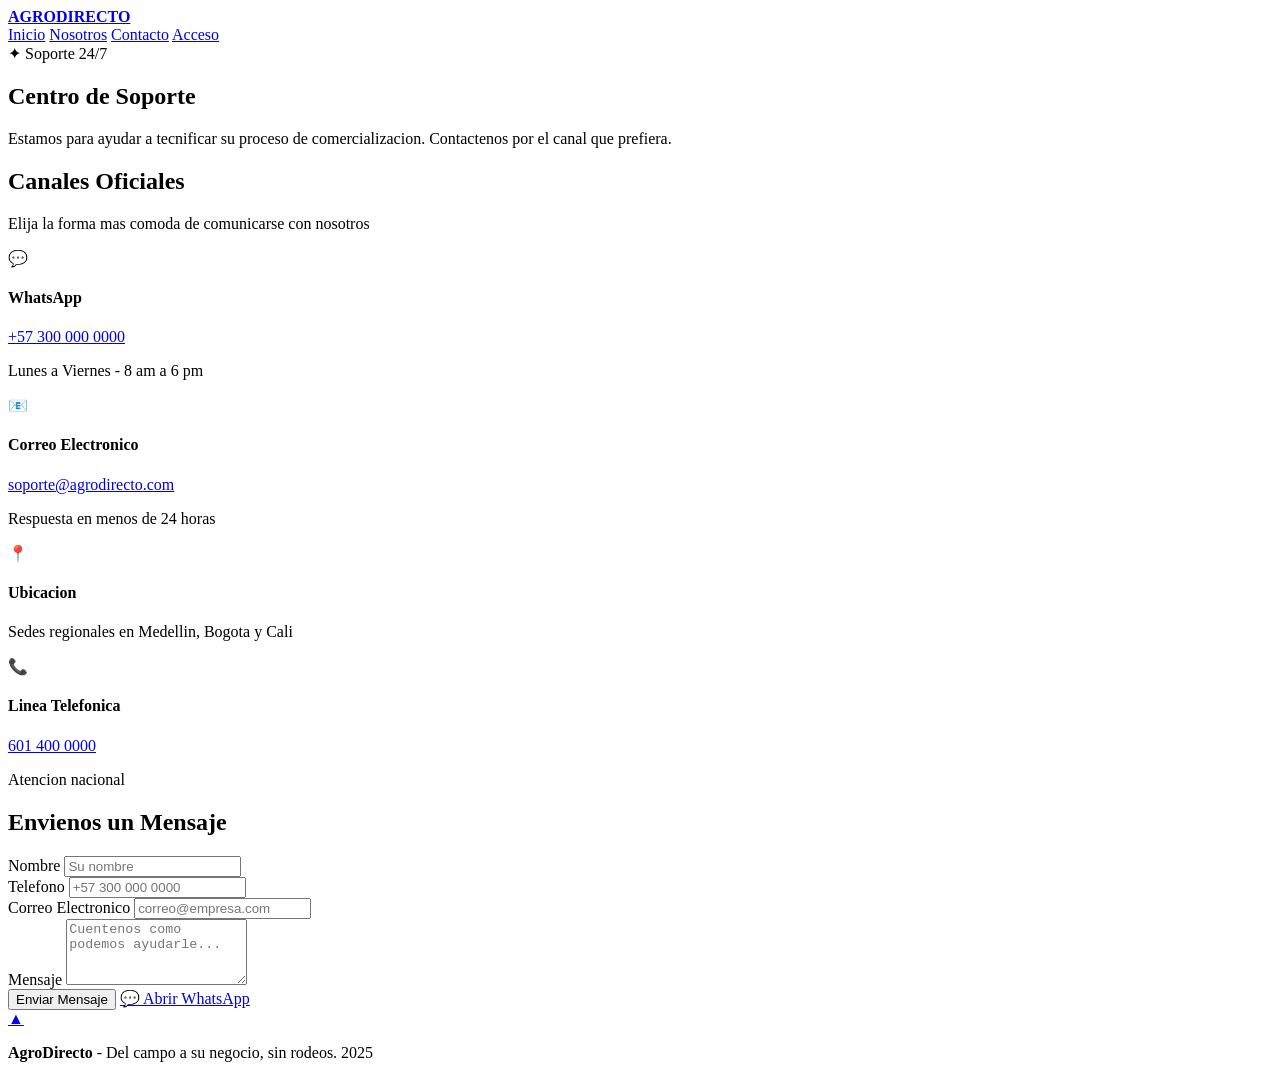
==== contacto.html @ 2ab16b66 "agregar menu sticky al header de contacto" ====
<!DOCTYPE html>
<html lang="es">
<head>
    <meta charset="UTF-8">
    <meta name="viewport" content="width=device-width, initial-scale=1.0">
    <link rel="stylesheet" href="estilo.css">
    <title>Contacto - AgroDirecto</title>
</head>
<body>
 
    <!-- NAV STICKY (position: sticky; top: 0; z-index: 1000) -->
    <nav id="navegacion-principal">
        <a href="index.html"><strong>AGRODIRECTO</strong></a>
        <div class="enlaces-nav">
            <a href="index.html">Inicio</a>
            <a href="nosotros.html">Nosotros</a>
            <a href="contacto.html" class="nav-activo">Contacto</a>
            <a href="login.html">Acceso</a>
        </div>
    </nav>

    <!-- HERO (position: relative) con overlays decorativos (::before, ::after = position: absolute) -->
    <section id="seccion-hero">
        <span class="badge-hero">✦ Soporte 24/7</span>
        <h1>Centro de Soporte</h1>
        <p>Estamos para ayudar a tecnificar su proceso de comercializacion. Contactenos por el canal que prefiera.</p>
    </section>

    <main class="contenedor-principal">

        <div class="titulo-seccion">
            <h2>Canales Oficiales</h2>
            <p>Elija la forma mas comoda de comunicarse con nosotros</p>
        </div>

        <!-- Tarjetas de contacto (position: relative; con hover effects) -->
        <div class="cuadricula-contacto">
            <div class="elemento-contacto">
                <span class="icono-contacto">💬</span>
                <div>
                    <h4>WhatsApp</h4>
                    <p><a href="https://wa.me/573000000000">+57 300 000 0000</a></p>
                    <p>Lunes a Viernes - 8 am a 6 pm</p>
                </div>
            </div>
            <div class="elemento-contacto">
                <span class="icono-contacto">📧</span>
                <div>
                    <h4>Correo Electronico</h4>
                    <p><a href="mailto:soporte@agrodirecto.com">soporte@agrodirecto.com</a></p>
                    <p>Respuesta en menos de 24 horas</p>
                </div>
            </div>
            <div class="elemento-contacto">
                <span class="icono-contacto">📍</span>
                <div>
                    <h4>Ubicacion</h4>
                    <p>Sedes regionales en Medellin, Bogota y Cali</p>
                </div>
            </div>
            <div class="elemento-contacto">
                <span class="icono-contacto">📞</span>
                <div>
                    <h4>Linea Telefonica</h4>
                    <p><a href="tel:+576014000000">601 400 0000</a></p>
                    <p>Atencion nacional</p>
                </div>
            </div>
        </div>

        <div class="titulo-seccion mt-32">
            <h2>Envienos un Mensaje</h2>
        </div>

        <!-- Formulario de contacto (tarjeta con position: relative y ::before como acento) -->
        <div class="tarjeta-info tarjeta-completa">
            <form>
                <div class="fila-formulario">
                    <div class="grupo-formulario">
                        <label>Nombre</label>
                        <input type="text" class="campo-formulario" placeholder="Su nombre">
                    </div>
                    <div class="grupo-formulario">
                        <label>Telefono</label>
                        <input type="tel" class="campo-formulario" placeholder="+57 300 000 0000">
                    </div>
                </div>
                <div class="grupo-formulario">
                    <label>Correo Electronico</label>
                    <input type="email" class="campo-formulario" placeholder="correo@empresa.com">
                </div>
                <div class="grupo-formulario">
                    <label>Mensaje</label>
                    <textarea class="campo-formulario textarea-formulario" rows="4" placeholder="Cuentenos como podemos ayudarle..."></textarea>
                </div>
                <div class="acciones-formulario">
                    <button type="submit" class="boton-accion">Enviar Mensaje</button>
                    <a href="https://wa.me/573000000000" class="boton-accion boton-whatsapp">💬 Abrir WhatsApp</a>
                </div>
            </form>
        </div>

    </main>

    <!-- BOTÓN VOLVER ARRIBA (position: fixed) -->
    <a href="#" id="boton-top" title="Volver arriba">▲</a>

    <footer id="pie-pagina-principal">
        <p><strong>AgroDirecto</strong> - Del campo a su negocio, sin rodeos. 2025</p>
    </footer>

    <script>
        const botonTop = document.getElementById('boton-top');
        window.addEventListener('scroll', () => {
            botonTop.classList.toggle('visible', window.scrollY > 200);
        });
        botonTop.addEventListener('click', e => {
            e.preventDefault();
            window.scrollTo({ top: 0, behavior: 'smooth' });
        });
    </script>

</body>
</html>
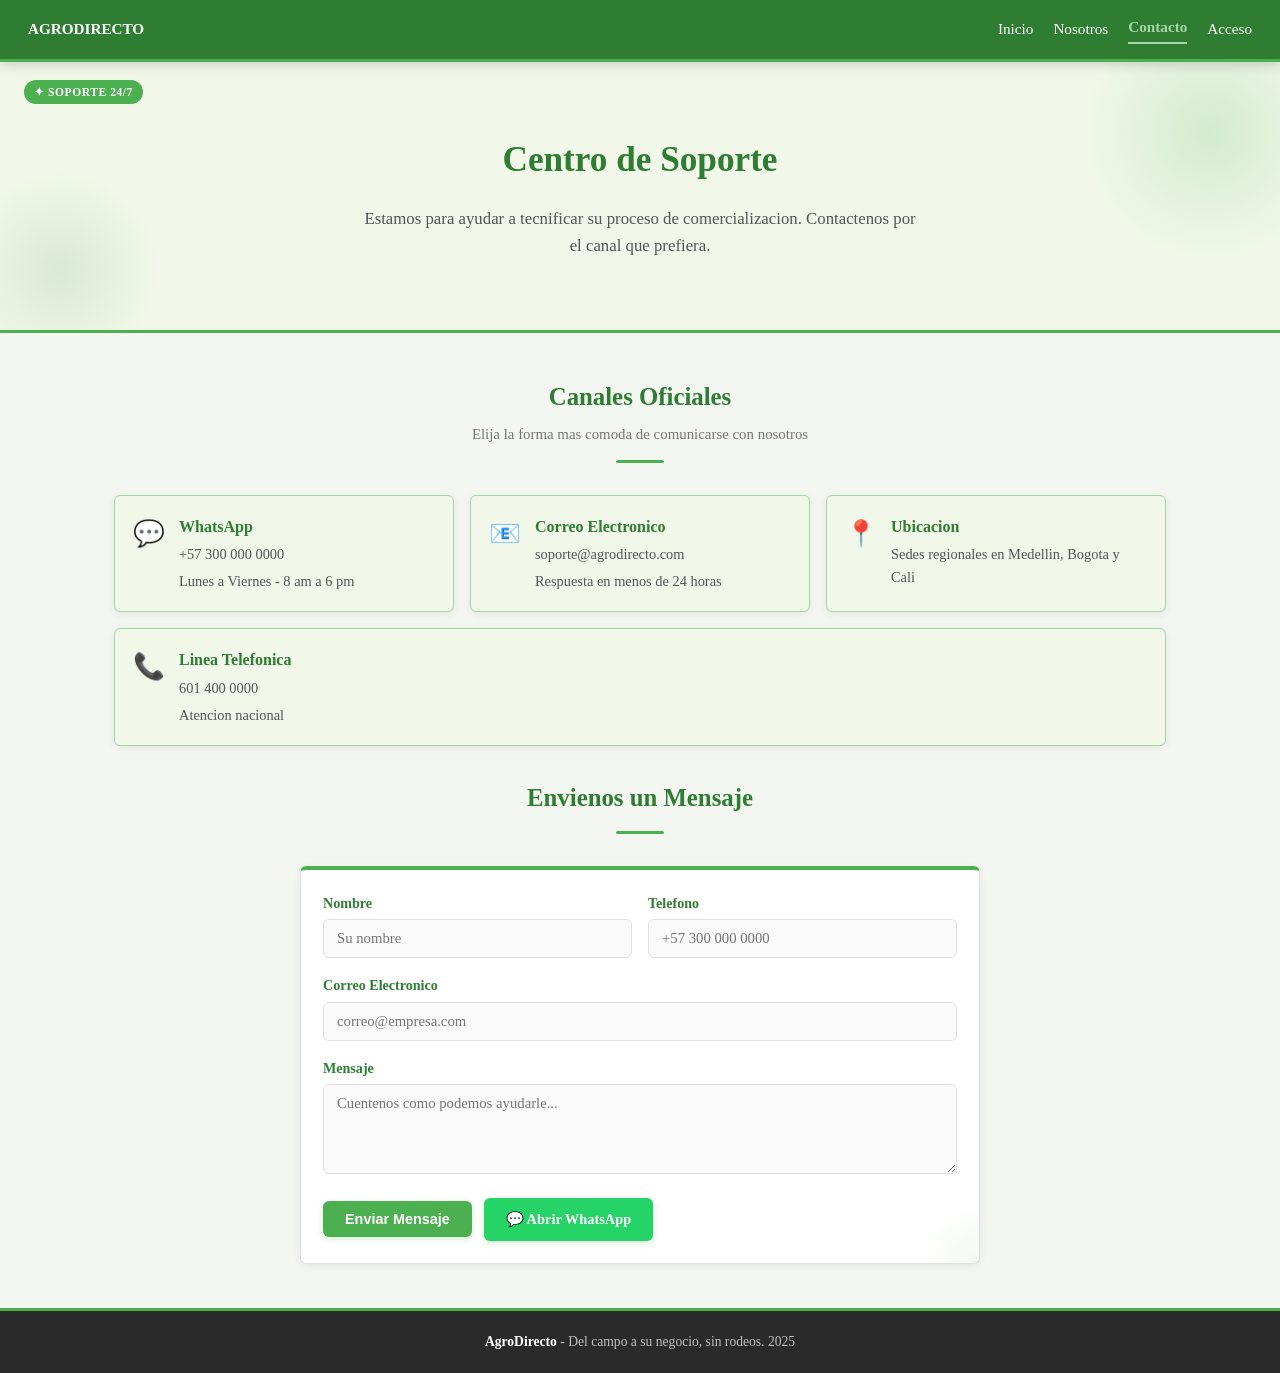
==== commit b735f528: "agregar formulario de contacto con validación básica" ====
--- a/contacto.html
+++ b/contacto.html
@@ -5,6 +5,12 @@
     <meta name="viewport" content="width=device-width, initial-scale=1.0">
     <link rel="stylesheet" href="estilo.css">
     <title>Contacto - AgroDirecto</title>
+    <link rel="preconnect" href="https://fonts.googleapis.com">
+    <link rel="preconnect" href="https://fonts.gstatic.com" crossorigin>
+    <link href="https://fonts.googleapis.com/css2?family=Arvo:ital,wght@0,400;0,700;1,400;1,700&family=Fjalla
+    +One&family=JetBrains+Mono:ital,wght@0,100..800;1,100..800&family=Libre+Baskerville:ital,wght@0,400..700;1,400..
+    700&family=Press+Start+2P&family=Roboto:ital,wght@0,100..900;1,100..900&family=Space+Grotesk:wght@300..700&family
+    =Ubuntu:ital,wght@0,300;0,400;0,500;0,700;1,300;1,400;1,500;1,700&display=swap" rel="stylesheet">
 </head>
 <body>
  
--- a/estilo.css
+++ b/estilo.css
@@ -0,0 +1,963 @@
+/* ================================================
+   MODELO DE CAJA GLOBAL
+   ================================================ */
+*, *::before, *::after {
+    box-sizing: border-box;
+    margin: 0;
+    padding: 0;
+}
+  
+/* ================================================
+   VARIABLES CSS
+   ================================================ */
+:root {
+    --verde-oscuro: #2e7d32;
+    --verde-medio:  #4caf50;
+    --verde-claro:  #a5d6a7;
+    --verde-fondo:  #f1f8e9;
+    --blanco:       #ffffff;
+    --gris-claro:   #e0e0e0;
+    --gris-texto:   #333333;
+    --rojo:         #c62828;
+    --marron:       #795548;
+    --naranja:      #f57c00;
+    --azul:         #1565c0;
+    --azul-oscuro:  #1b5e20;
+    --verde-wa:     #25D366;
+    --rojo-problema:#c62828;
+    --nav-height:   62px;
+    --sombra-nav:   0 2px 12px rgba(0,0,0,0.18);
+    --sombra-card:  0 2px 8px rgba(0,0,0,0.07);
+    --radio:        6px;
+}
+
+/* ================================================
+   CUERPO — FLEXBOX columna principal
+   ================================================ */
+body {
+    font-family: 'Ubuntu';
+    background-color: #f4f6f2;
+    color: var(--gris-texto);
+    line-height: 1.6;
+    display: flex;
+    flex-direction: column;
+    min-height: 100vh;
+    /* POSICIONAMIENTO: el body es el bloque de contención para elementos position:fixed/absolute de alto nivel */
+    position: relative;
+}
+
+/* ================================================
+   NAVEGACION — STICKY + POSICIONAMIENTO FIXED
+   POSICIONAMIENTO 1: position sticky para el nav
+   ================================================ */
+#navegacion-principal {
+    box-sizing: border-box;
+    background-color: var(--verde-oscuro);
+    padding: 0 28px;
+    height: var(--nav-height);
+    display: flex;
+    flex-direction: row;
+    align-items: center;
+    justify-content: space-between;
+    flex-wrap: wrap;
+    gap: 8px;
+    border-bottom: 3px solid var(--verde-medio);
+    box-shadow: var(--sombra-nav);
+
+    /* POSICIONAMIENTO 1 — STICKY: el nav se mantiene visible al hacer scroll */
+    position: sticky;
+    top: 0;
+    left: 0;
+    right: 0;
+    z-index: 1000;
+    width: 100%;
+}
+
+#navegacion-principal a {
+    color: white;
+    text-decoration: none;
+    font-size: 0.95rem;
+    transition: color 0.2s;
+}
+
+#navegacion-principal a:hover {
+    color: var(--verde-claro);
+}
+
+.enlaces-nav {
+    display: flex;
+    flex-direction: row;
+    align-items: center;
+    gap: 20px;
+    flex-wrap: wrap;
+}
+
+.rol-nav {
+    color: rgba(255, 255, 255, 0.6);
+    font-size: 0.85rem;
+}
+
+/* Indicador de página activa en nav */
+.nav-activo {
+    color: var(--verde-claro) !important;
+    font-weight: bold;
+    border-bottom: 2px solid var(--verde-claro);
+    padding-bottom: 2px;
+}
+
+/* ================================================
+   BOTÓN "VOLVER ARRIBA" — POSICIONAMIENTO FIXED
+   POSICIONAMIENTO 2: position fixed para botón flotante
+   ================================================ */
+#boton-top {
+    /* POSICIONAMIENTO 2 — FIXED: permanece en pantalla independiente del scroll */
+    position: fixed;
+    bottom: 32px;
+    right: 32px;
+    z-index: 999;
+
+    background-color: var(--verde-oscuro);
+    color: white;
+    border: none;
+    border-radius: 50%;
+    width: 46px;
+    height: 46px;
+    font-size: 1.3rem;
+    cursor: pointer;
+    box-shadow: 0 4px 14px rgba(0,0,0,0.25);
+    display: flex;
+    align-items: center;
+    justify-content: center;
+    text-decoration: none;
+    opacity: 0;
+    pointer-events: none;
+    transition: opacity 0.3s, transform 0.2s;
+}
+
+#boton-top.visible {
+    opacity: 1;
+    pointer-events: all;
+}
+
+#boton-top:hover {
+    transform: translateY(-3px);
+    background-color: var(--verde-medio);
+}
+
+/* ================================================
+   HERO — FLEXBOX columna centrada
+   ================================================ */
+#seccion-hero {
+    box-sizing: content-box;
+    background-color: var(--verde-fondo);
+    padding: 70px 24px;
+    border-bottom: 3px solid var(--verde-medio);
+    display: flex;
+    flex-direction: column;
+    align-items: center;
+    justify-content: center;
+    text-align: center;
+    gap: 18px;
+
+    /* POSICIONAMIENTO 3 — RELATIVE: permite colocar el badge decorativo con position:absolute */
+    position: relative;
+    overflow: hidden;
+}
+
+/* POSICIONAMIENTO 4 — ABSOLUTE: elemento decorativo dentro del hero */
+#seccion-hero::before {
+    content: '';
+    position: absolute;
+    top: -60px;
+    right: -60px;
+    width: 260px;
+    height: 260px;
+    background: radial-gradient(circle, rgba(76,175,80,0.18) 0%, transparent 70%);
+    border-radius: 50%;
+    pointer-events: none;
+    z-index: 0;
+}
+
+#seccion-hero::after {
+    content: '';
+    position: absolute;
+    bottom: -40px;
+    left: -40px;
+    width: 200px;
+    height: 200px;
+    background: radial-gradient(circle, rgba(46,125,50,0.12) 0%, transparent 70%);
+    border-radius: 50%;
+    pointer-events: none;
+    z-index: 0;
+}
+
+#seccion-hero h1,
+#seccion-hero p,
+#seccion-hero a {
+    position: relative;
+    z-index: 1;
+}
+
+#seccion-hero h1 {
+    font-size: 2.2rem;
+    color: var(--verde-oscuro);
+    font-weight: 700;
+}
+
+#seccion-hero p {
+    font-size: 1.05rem;
+    color: #555;
+    max-width: 560px;
+}
+
+/* ================================================
+   BADGE FLOTANTE EN HERO — POSICIONAMIENTO ABSOLUTE
+   POSICIONAMIENTO 5: badge "Nuevo" sobre el hero
+   ================================================ */
+.badge-hero {
+    /* POSICIONAMIENTO 5 — ABSOLUTE: sobre el hero, esquina superior izquierda */
+    position: absolute;
+    top: 18px;
+    left: 24px;
+    background: var(--verde-medio);
+    color: white;
+    font-size: 0.72rem;
+    font-weight: bold;
+    padding: 3px 10px;
+    border-radius: 20px;
+    letter-spacing: 0.05em;
+    text-transform: uppercase;
+    z-index: 2;
+}
+
+/* ================================================
+   BOTONES
+   ================================================ */
+.boton-accion {
+    display: inline-block;
+    box-sizing: border-box;
+    background-color: var(--verde-medio);
+    color: white;
+    padding: 10px 22px;
+    border: none;
+    border-radius: var(--radio);
+    font-size: 0.9rem;
+    font-weight: bold;
+    text-decoration: none;
+    cursor: pointer;
+    transition: background-color 0.2s, transform 0.15s, box-shadow 0.2s;
+    box-shadow: 0 2px 6px rgba(76,175,80,0.25);
+}
+
+.boton-accion:hover {
+    background-color: var(--verde-oscuro);
+    transform: translateY(-1px);
+    box-shadow: 0 4px 12px rgba(46,125,50,0.3);
+}
+
+.boton-salir {
+    background-color: var(--rojo);
+    padding: 7px 14px;
+    font-size: 0.85rem;
+}
+
+.boton-salir:hover {
+    background-color: #b71c1c;
+}
+
+.boton-secundario {
+    background-color: white;
+    color: var(--verde-oscuro);
+    border: 2px solid var(--verde-oscuro);
+    box-shadow: none;
+}
+
+.boton-secundario:hover {
+    background-color: var(--verde-fondo);
+}
+
+.boton-whatsapp {
+    background-color: var(--verde-wa);
+}
+
+.boton-whatsapp:hover {
+    background-color: #1da851;
+}
+
+/* ================================================
+   CONTENEDOR PRINCIPAL — FLEXBOX columna
+   ================================================ */
+.contenedor-principal {
+    box-sizing: border-box;
+    width: 100%;
+    max-width: 1100px;
+    margin: 0 auto;
+    padding: 44px 24px;
+    display: flex;
+    flex-direction: column;
+    flex: 1;
+
+    /* POSICIONAMIENTO 6 — RELATIVE: contexto para elementos hijos absolute */
+    position: relative;
+}
+
+/* ================================================
+   TARJETAS
+   ================================================ */
+.tarjeta-info {
+    box-sizing: border-box;
+    background-color: var(--blanco);
+    border: 1px solid var(--gris-claro);
+    border-top: 4px solid var(--verde-medio);
+    border-radius: var(--radio);
+    padding: 22px;
+    display: flex;
+    flex-direction: column;
+    gap: 8px;
+    box-shadow: var(--sombra-card);
+    transition: box-shadow 0.2s, transform 0.2s;
+
+    /* POSICIONAMIENTO 7 — RELATIVE: permite el uso del pseudo-elemento ::before como acento */
+    position: relative;
+    overflow: hidden;
+}
+
+.tarjeta-info:hover {
+    box-shadow: 0 6px 20px rgba(0,0,0,0.1);
+    transform: translateY(-2px);
+}
+
+/* POSICIONAMIENTO 8 — ABSOLUTE: línea decorativa dentro de cada tarjeta */
+.tarjeta-info::after {
+    content: '';
+    position: absolute;
+    bottom: 0;
+    right: 0;
+    width: 60px;
+    height: 60px;
+    background: radial-gradient(circle at bottom right, rgba(76,175,80,0.08), transparent 70%);
+    pointer-events: none;
+}
+
+.tarjeta-info h3 { color: var(--verde-oscuro); font-size: 1.05rem; }
+.tarjeta-info p  { color: #555; font-size: 0.92rem; }
+
+.cuadricula-tarjetas {
+    display: flex;
+    flex-direction: row;
+    flex-wrap: wrap;
+    gap: 20px;
+    margin-top: 24px;
+}
+
+.cuadricula-tarjetas > .tarjeta-info {
+    flex: 1 1 240px;
+}
+
+.tarjeta-borde-marron  { border-top-color: var(--marron); }
+.tarjeta-borde-rojo    { border-top-color: var(--rojo-problema); }
+.tarjeta-borde-naranja { border-top-color: var(--naranja); }
+.tarjeta-borde-azul    { border-top-color: var(--azul); }
+
+.tarjeta-flex-300 { flex: 1 1 300px; }
+.tarjeta-flex-200 { flex: 1 1 200px; }
+.tarjeta-flex-180 { flex: 1 1 180px; }
+
+.tarjeta-completa {
+    width: 100%;
+    max-width: 680px;
+    margin: 24px auto 0;
+}
+
+/* ================================================
+   TOOLTIP — POSICIONAMIENTO ABSOLUTE sobre elemento padre
+   POSICIONAMIENTO 9: tooltips en tarjetas de roles/proveedores
+   ================================================ */
+.con-tooltip {
+    position: relative;
+}
+
+.con-tooltip .tooltip-texto {
+    /* POSICIONAMIENTO 9 — ABSOLUTE: el tooltip flota sobre el elemento padre */
+    position: absolute;
+    bottom: calc(100% + 8px);
+    left: 50%;
+    transform: translateX(-50%);
+    background: #222;
+    color: #fff;
+    font-size: 0.75rem;
+    padding: 5px 10px;
+    border-radius: 4px;
+    white-space: nowrap;
+    opacity: 0;
+    pointer-events: none;
+    transition: opacity 0.2s;
+    z-index: 50;
+}
+
+.con-tooltip:hover .tooltip-texto {
+    opacity: 1;
+}
+
+/* ================================================
+   FORMULARIOS
+   ================================================ */
+.contenedor-formulario {
+    box-sizing: border-box;
+    width: 100%;
+    max-width: 420px;
+    margin: 40px auto;
+    padding: 36px 32px;
+    background: var(--blanco);
+    border: 1px solid var(--gris-claro);
+    border-radius: var(--radio);
+    display: flex;
+    flex-direction: column;
+    gap: 4px;
+    box-shadow: 0 4px 24px rgba(0,0,0,0.08);
+
+    /* POSICIONAMIENTO 10 — RELATIVE: contexto para el logo o badge flotante del form */
+    position: relative;
+}
+
+/* POSICIONAMIENTO 11 — ABSOLUTE: acento verde en esquina del formulario */
+.contenedor-formulario::before {
+    content: '';
+    position: absolute;
+    top: 0;
+    left: 0;
+    right: 0;
+    height: 4px;
+    background: linear-gradient(90deg, var(--verde-oscuro), var(--verde-medio));
+    border-radius: var(--radio) var(--radio) 0 0;
+}
+
+.contenedor-formulario-md {
+    max-width: 480px;
+}
+
+.contenedor-formulario h2 { color: var(--verde-oscuro); margin-bottom: 2px; }
+.contenedor-formulario p  { color: #777; font-size: 0.88rem; margin-bottom: 12px; }
+
+.grupo-formulario { margin-bottom: 16px; }
+
+.grupo-formulario label {
+    display: block;
+    font-weight: 600;
+    font-size: 0.88rem;
+    margin-bottom: 5px;
+    color: var(--verde-oscuro);
+}
+
+.campo-formulario {
+    box-sizing: border-box;
+    width: 100%;
+    padding: 10px 13px;
+    border: 1.5px solid var(--gris-claro);
+    border-radius: var(--radio);
+    font-size: 0.92rem;
+    font-family: inherit;
+    background: #fafafa;
+    transition: border-color 0.2s, box-shadow 0.2s;
+}
+
+.campo-formulario:focus {
+    outline: none;
+    border-color: var(--verde-medio);
+    box-shadow: 0 0 0 3px rgba(76,175,80,0.15);
+    background: var(--blanco);
+}
+
+.textarea-formulario {
+    resize: vertical;
+    font-family: inherit;
+}
+
+.accion-formulario { margin-top: 20px; }
+
+.accion-formulario .boton-accion {
+    width: 100%;
+    text-align: center;
+    padding: 12px;
+    font-size: 0.95rem;
+}
+
+.fila-formulario {
+    display: flex;
+    flex-direction: row;
+    flex-wrap: wrap;
+    gap: 16px;
+}
+
+.fila-formulario .grupo-formulario {
+    flex: 1 1 200px;
+}
+
+.acciones-formulario {
+    display: flex;
+    flex-direction: row;
+    flex-wrap: wrap;
+    align-items: center;
+    gap: 12px;
+    margin-top: 4px;
+}
+
+.pie-formulario {
+    text-align: center;
+    margin-top: 18px;
+    font-size: 0.85rem;
+    color: #888;
+}
+
+.pie-formulario a {
+    color: var(--verde-oscuro);
+    font-weight: bold;
+    text-decoration: none;
+}
+
+/* ================================================
+   TITULO DE SECCION
+   ================================================ */
+.titulo-seccion {
+    display: flex;
+    flex-direction: column;
+    align-items: center;
+    text-align: center;
+    gap: 6px;
+    margin-bottom: 8px;
+
+    /* POSICIONAMIENTO 12 — RELATIVE: para la línea decorativa centrada bajo el título */
+    position: relative;
+    padding-bottom: 16px;
+}
+
+/* POSICIONAMIENTO 13 — ABSOLUTE: línea decorativa bajo cada título de sección */
+.titulo-seccion::after {
+    content: '';
+    position: absolute;
+    bottom: 0;
+    left: 50%;
+    transform: translateX(-50%);
+    width: 48px;
+    height: 3px;
+    background: var(--verde-medio);
+    border-radius: 2px;
+}
+
+.titulo-seccion h2 {
+    font-size: 1.55rem;
+    color: var(--verde-oscuro);
+    font-weight: 700;
+}
+
+.titulo-seccion p { color: #777; font-size: 0.93rem; }
+
+/* ================================================
+   CONTACTO
+   ================================================ */
+.cuadricula-contacto {
+    display: flex;
+    flex-direction: row;
+    flex-wrap: wrap;
+    gap: 16px;
+    margin-top: 24px;
+}
+
+.elemento-contacto {
+    box-sizing: border-box;
+    display: flex;
+    flex-direction: row;
+    align-items: flex-start;
+    gap: 14px;
+    padding: 18px;
+    background: var(--verde-fondo);
+    border: 1px solid var(--verde-claro);
+    border-radius: var(--radio);
+    flex: 1 1 260px;
+    box-shadow: var(--sombra-card);
+
+    /* POSICIONAMIENTO 14 — RELATIVE: para el ícono flotante decorativo */
+    position: relative;
+    overflow: hidden;
+    transition: box-shadow 0.2s, transform 0.2s;
+}
+
+.elemento-contacto:hover {
+    box-shadow: 0 6px 18px rgba(46,125,50,0.13);
+    transform: translateY(-2px);
+}
+
+.icono-contacto { font-size: 1.6rem; flex-shrink: 0; }
+
+.elemento-contacto > div {
+    display: flex;
+    flex-direction: column;
+    gap: 4px;
+}
+
+.elemento-contacto h4 { color: var(--verde-oscuro); font-weight: 700; }
+.elemento-contacto p,
+.elemento-contacto a  { font-size: 0.9rem; color: #555; text-decoration: none; }
+.elemento-contacto a:hover { color: var(--verde-oscuro); text-decoration: underline; }
+
+/* ================================================
+   PANEL — SIDEBAR LAYOUT
+   ================================================ */
+
+/* POSICIONAMIENTO 15 — RELATIVE: contexto del layout de panel */
+.diseno-panel {
+    display: flex;
+    flex-direction: row;
+    flex: 1;
+    min-height: calc(100vh - var(--nav-height));
+    position: relative;
+}
+
+/* POSICIONAMIENTO 16 — STICKY: la barra lateral queda fija al hacer scroll */
+.barra-lateral {
+    box-sizing: border-box;
+    width: 230px;
+    flex-shrink: 0;
+    background-color: var(--verde-oscuro);
+    padding: 24px 0;
+    border-right: 3px solid var(--verde-medio);
+    display: flex;
+    flex-direction: column;
+
+    /* POSICIONAMIENTO 16 — STICKY: la sidebar acompaña el scroll del usuario */
+    position: sticky;
+    top: var(--nav-height);
+    height: calc(100vh - var(--nav-height));
+    overflow-y: auto;
+}
+
+.perfil-barra {
+    display: flex;
+    flex-direction: column;
+    align-items: center;
+    padding: 0 16px 20px;
+    border-bottom: 1px solid rgba(255, 255, 255, 0.15);
+    margin-bottom: 12px;
+    gap: 6px;
+}
+
+/* POSICIONAMIENTO 17 — RELATIVE: para el indicador de estado online del avatar */
+.avatar-barra {
+    width: 58px;
+    height: 58px;
+    border-radius: 50%;
+    background-color: var(--verde-claro);
+    display: flex;
+    align-items: center;
+    justify-content: center;
+    font-size: 1.5rem;
+
+    /* POSICIONAMIENTO 17 — RELATIVE: contexto del punto de estado online */
+    position: relative;
+}
+
+/* POSICIONAMIENTO 18 — ABSOLUTE: punto verde de "en línea" sobre el avatar */
+.avatar-barra::after {
+    content: '';
+    position: absolute;
+    bottom: 2px;
+    right: 2px;
+    width: 12px;
+    height: 12px;
+    background: #69f0ae;
+    border-radius: 50%;
+    border: 2px solid var(--verde-oscuro);
+}
+
+.perfil-barra h4  { color: white; font-size: 0.9rem; font-weight: 600; }
+.perfil-barra span {
+    font-size: 0.75rem;
+    color: rgba(255, 255, 255, 0.65);
+    background: rgba(255,255,255,0.1);
+    padding: 2px 10px;
+    border-radius: 20px;
+}
+
+.nav-barra {
+    display: flex;
+    flex-direction: column;
+}
+
+.nav-barra a {
+    display: block;
+    padding: 11px 20px;
+    color: rgba(255, 255, 255, 0.8);
+    text-decoration: none;
+    font-size: 0.88rem;
+    border-left: 3px solid transparent;
+    transition: background 0.15s, color 0.15s, border-color 0.15s;
+}
+
+.nav-barra a.activo,
+.nav-barra a:hover {
+    background: rgba(255, 255, 255, 0.1);
+    color: white;
+    border-left-color: var(--verde-claro);
+}
+
+.contenido-panel {
+    flex: 1;
+    padding: 36px 32px;
+    background-color: #f4f6f2;
+    display: flex;
+    flex-direction: column;
+    overflow-y: auto;
+}
+
+.encabezado-panel {
+    display: flex;
+    flex-direction: row;
+    justify-content: space-between;
+    align-items: flex-start;
+    margin-bottom: 30px;
+    flex-wrap: wrap;
+    gap: 12px;
+}
+
+.encabezado-panel h2 { font-size: 1.45rem; color: var(--verde-oscuro); font-weight: 700; }
+.encabezado-panel p  { color: #888; font-size: 0.85rem; margin-top: 3px; }
+
+/* ================================================
+   ESTADISTICAS — POSICIONAMIENTO RELATIVO CON NÚMERO GRANDE
+   ================================================ */
+.fila-estadisticas {
+    display: flex;
+    flex-direction: row;
+    flex-wrap: wrap;
+    gap: 16px;
+    margin-bottom: 28px;
+}
+
+/* POSICIONAMIENTO 19 — RELATIVE: para el ícono decorativo de fondo en tarjeta estadística */
+.tarjeta-estadistica {
+    box-sizing: border-box;
+    background: var(--blanco);
+    border: 1px solid var(--gris-claro);
+    border-left: 4px solid var(--verde-medio);
+    border-radius: var(--radio);
+    padding: 18px 20px;
+    display: flex;
+    flex-direction: column;
+    justify-content: center;
+    flex: 1 1 150px;
+    box-shadow: var(--sombra-card);
+    position: relative;
+    overflow: hidden;
+    transition: box-shadow 0.2s, transform 0.2s;
+}
+
+.tarjeta-estadistica:hover {
+    box-shadow: 0 4px 16px rgba(0,0,0,0.1);
+    transform: translateY(-2px);
+}
+
+/* POSICIONAMIENTO 20 — ABSOLUTE: número gigante decorativo de fondo */
+.tarjeta-estadistica::before {
+    content: attr(data-icono);
+    position: absolute;
+    right: 10px;
+    top: 50%;
+    transform: translateY(-50%);
+    font-size: 3rem;
+    opacity: 0.07;
+    pointer-events: none;
+}
+
+.estadistica-marron  { border-left-color: var(--marron); }
+.estadistica-naranja { border-left-color: var(--naranja); }
+.estadistica-azul    { border-left-color: var(--azul); }
+.estadistica-verde   { border-left-color: var(--azul-oscuro); }
+.estadistica-rojo    { border-left-color: var(--rojo); }
+
+.tarjeta-estadistica .valor-estadistica {
+    font-size: 1.8rem;
+    font-weight: 700;
+    color: var(--verde-oscuro);
+    margin-bottom: 4px;
+}
+
+.tarjeta-estadistica .etiqueta-estadistica {
+    font-size: 0.78rem;
+    color: #888;
+    text-transform: uppercase;
+    letter-spacing: 0.04em;
+}
+
+/* ================================================
+   TABLA
+   ================================================ */
+.tabla-panel {
+    width: 100%;
+    border-collapse: collapse;
+    font-size: 0.88rem;
+    background: var(--blanco);
+    border: 1px solid var(--gris-claro);
+    border-radius: var(--radio);
+    overflow: hidden;
+    box-shadow: var(--sombra-card);
+    margin-top: 16px;
+}
+
+.tabla-panel thead tr {
+    background-color: var(--verde-oscuro);
+    color: white;
+}
+
+.tabla-panel th,
+.tabla-panel td {
+    padding: 11px 16px;
+    text-align: left;
+    border-bottom: 1px solid var(--gris-claro);
+}
+
+.tabla-panel tbody tr {
+    transition: background 0.15s;
+}
+
+.tabla-panel tbody tr:nth-child(even) { background-color: #f9f9f9; }
+.tabla-panel tbody tr:hover { background-color: var(--verde-fondo); }
+
+.etiqueta {
+    display: inline-block;
+    padding: 3px 11px;
+    border-radius: 20px;
+    font-size: 0.78rem;
+    font-weight: bold;
+}
+
+.etiqueta-verde    { background: #d8f3dc; color: #2d6a4f; }
+.etiqueta-amarillo { background: #fef3cd; color: #856404; }
+.etiqueta-azul     { background: #d1ecf1; color: #0c5460; }
+.etiqueta-rojo     { background: #fde8e8; color: #9b1c1c; }
+.etiqueta-gris     { background: #f0f0f0; color: #555; }
+.etiqueta-naranja  { background: #fff3e0; color: #b45309; }
+
+.titulo-seccion-panel {
+    color: var(--verde-oscuro);
+    margin-bottom: 4px;
+    font-size: 1.05rem;
+    font-weight: 700;
+}
+
+.titulo-seccion-panel-grande {
+    color: var(--verde-oscuro);
+    margin-bottom: 12px;
+    font-size: 1.15rem;
+    font-weight: 700;
+}
+
+.puntuacion-estrellas {
+    color: var(--naranja);
+    margin-top: 6px;
+    font-size: 1rem;
+}
+
+/* ================================================
+   SECCIÓN DE ALERTAS / NOTIFICACIONES
+   POSICIONAMIENTO 21 — RELATIVE + ABSOLUTE para indicador de notificación
+   ================================================ */
+.campana-wrapper {
+    position: relative;
+    display: inline-block;
+}
+
+.campana-badge {
+    /* POSICIONAMIENTO 21 — ABSOLUTE: burbuja de notificación sobre ícono */
+    position: absolute;
+    top: -6px;
+    right: -8px;
+    background: var(--rojo);
+    color: white;
+    font-size: 0.65rem;
+    font-weight: bold;
+    min-width: 18px;
+    height: 18px;
+    border-radius: 50%;
+    display: flex;
+    align-items: center;
+    justify-content: center;
+    border: 2px solid var(--verde-oscuro);
+}
+
+/* ================================================
+   PIE DE PAGINA
+   ================================================ */
+#pie-pagina-principal {
+    box-sizing: border-box;
+    background-color: #2a2a2a;
+    color: rgba(255, 255, 255, 0.7);
+    padding: 20px;
+    font-size: 0.85rem;
+    border-top: 3px solid var(--verde-medio);
+    display: flex;
+    flex-direction: row;
+    justify-content: center;
+    align-items: center;
+    margin-top: auto;
+}
+
+#pie-pagina-principal strong { color: white; }
+
+/* ================================================
+   UTILIDADES
+   ================================================ */
+.texto-centro { text-align: center; }
+.mt-16 { margin-top: 16px; }
+.mt-24 { margin-top: 24px; }
+.mt-32 { margin-top: 32px; }
+.mb-8  { margin-bottom: 8px; }
+
+/* ================================================
+   BUSCADOR / FILTRO EN PANEL
+   ================================================ */
+.barra-busqueda {
+    display: flex;
+    flex-direction: row;
+    gap: 10px;
+    flex-wrap: wrap;
+    margin-bottom: 20px;
+    align-items: center;
+}
+
+.barra-busqueda .campo-formulario {
+    max-width: 280px;
+    flex: 1 1 200px;
+}
+
+/* ================================================
+   CHIP / PILL PARA ROLES
+   ================================================ */
+.chip {
+    display: inline-flex;
+    align-items: center;
+    gap: 5px;
+    padding: 3px 12px;
+    border-radius: 20px;
+    font-size: 0.78rem;
+    font-weight: 600;
+    background: var(--verde-fondo);
+    color: var(--verde-oscuro);
+    border: 1px solid var(--verde-claro);
+}
+
+.chip-admin    { background: #e8eaf6; color: #3949ab; border-color: #9fa8da; }
+.chip-productor { background: #f1f8e9; color: #33691e; border-color: #aed581; }
+.chip-comprador { background: #e3f2fd; color: #1565c0; border-color: #90caf9; }
+.chip-inactivo  { background: #f5f5f5; color: #757575; border-color: #e0e0e0; }
+
+/* ================================================
+   RESPONSIVO BÁSICO
+   ================================================ */
+@media (max-width: 768px) {
+    #seccion-hero h1 { font-size: 1.6rem; }
+    .barra-lateral { width: 100%; height: auto; position: static; }
+    .diseno-panel  { flex-direction: column; }
+    .contenido-panel { padding: 20px 14px; }
+    .encabezado-panel { flex-direction: column; }
+    #boton-top { bottom: 16px; right: 16px; }
+}
